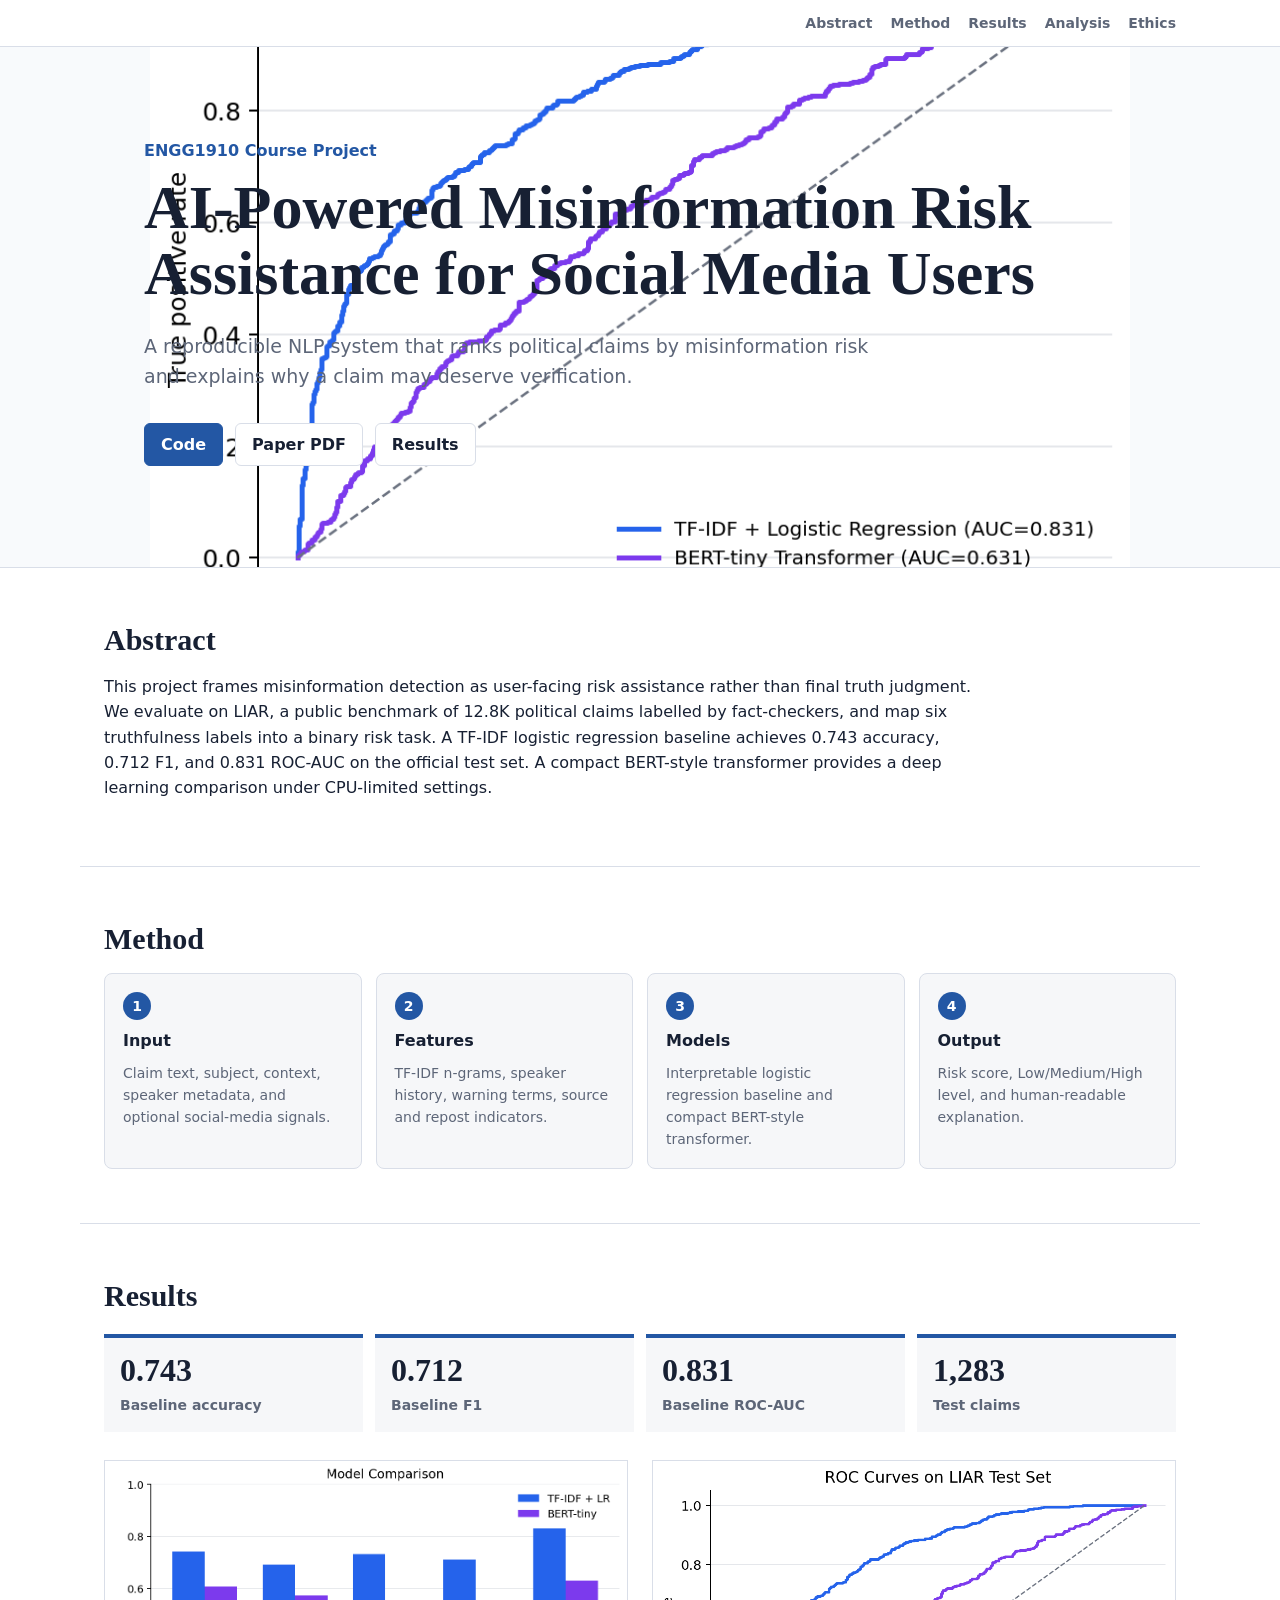
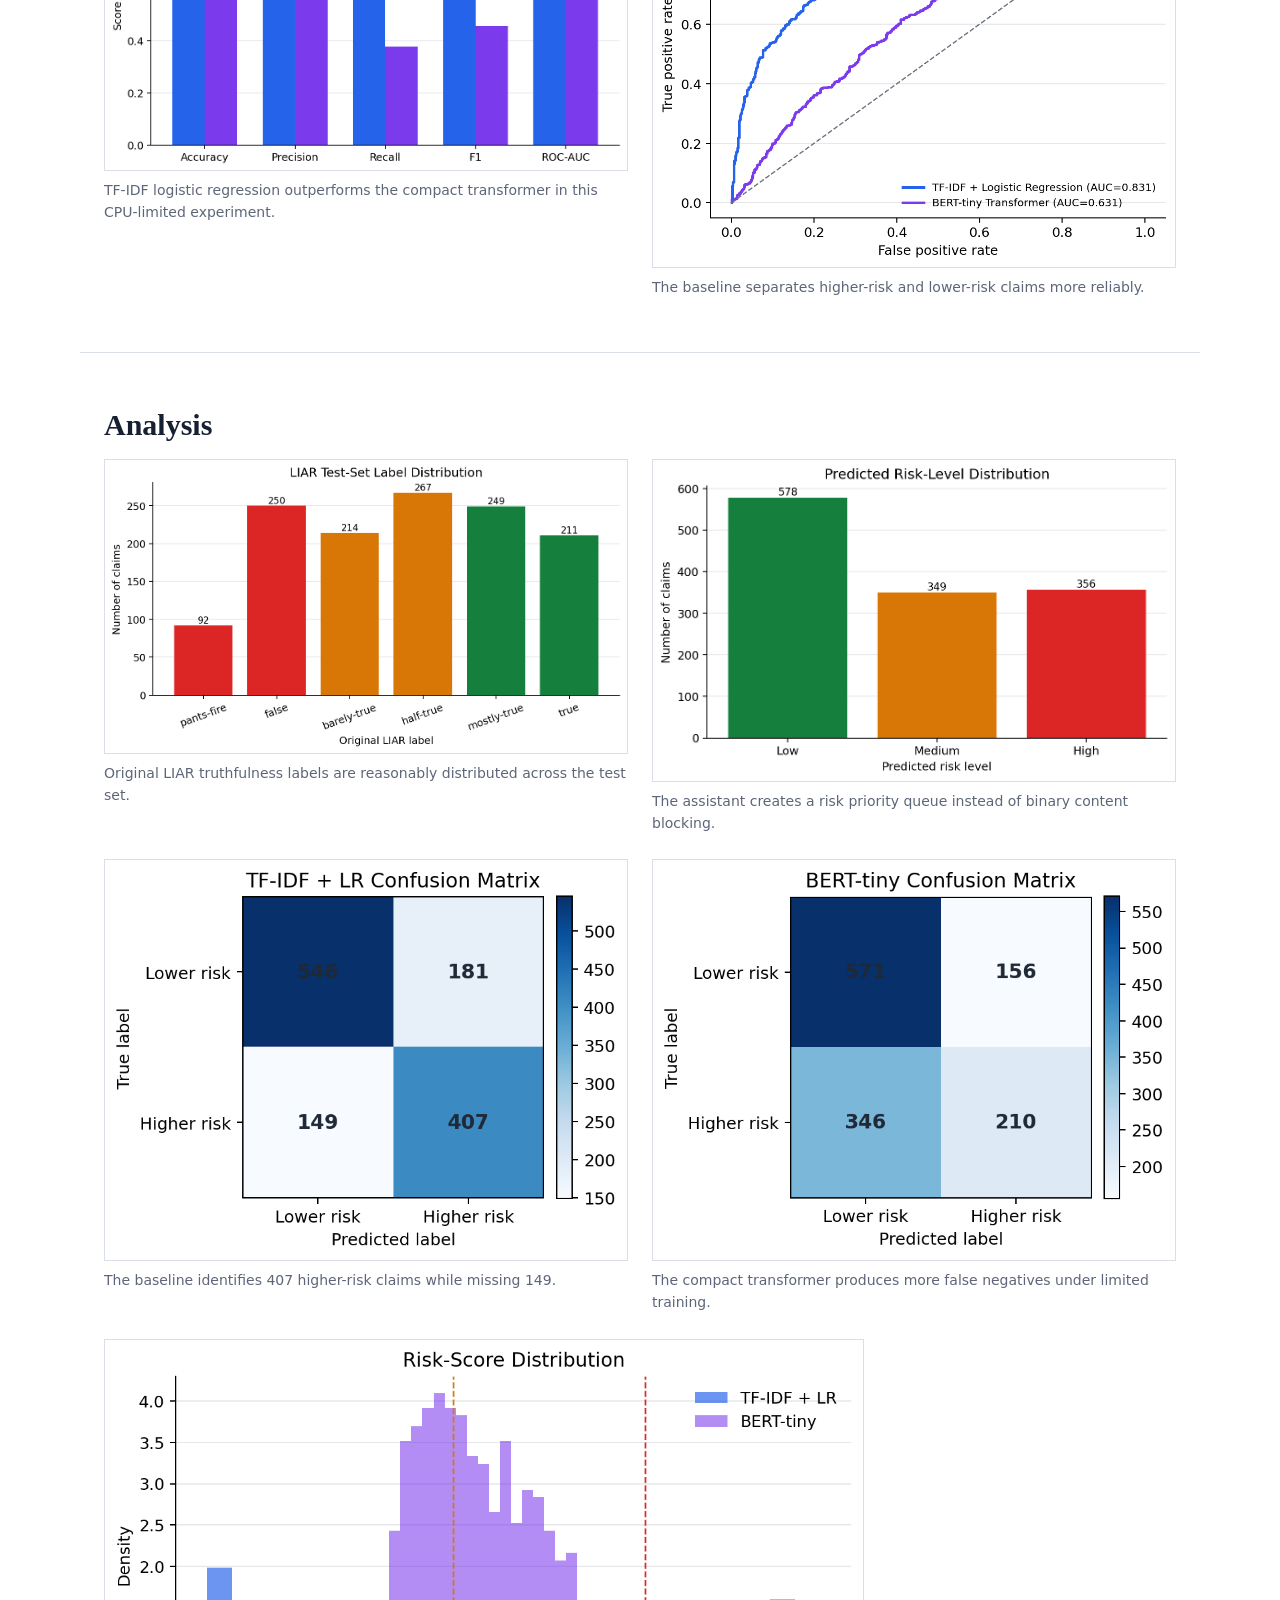
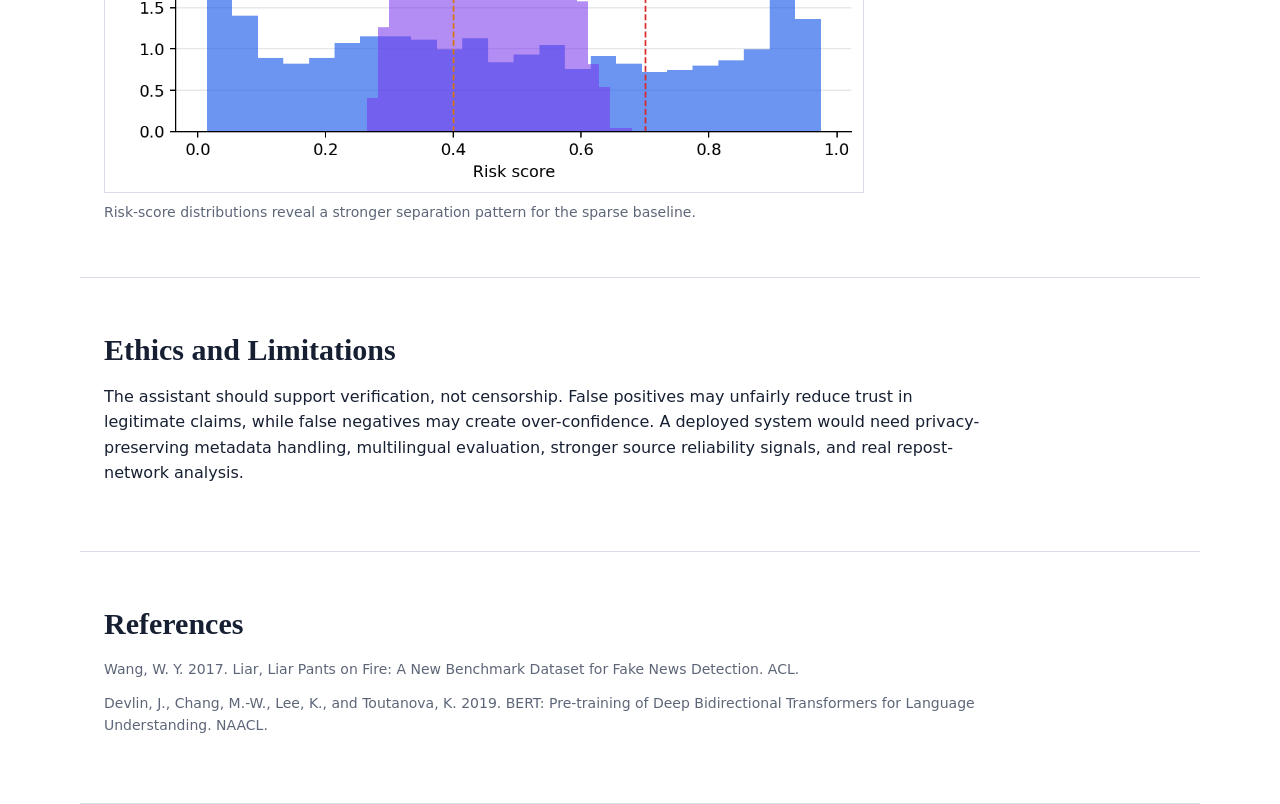
==== docs/index.html @ 996b1ad3 "Add conference-style report and project page" ====
<!doctype html>
<html lang="en">
  <head>
    <meta charset="utf-8" />
    <meta name="viewport" content="width=device-width, initial-scale=1" />
    <meta
      name="description"
      content="Project page for AI-Powered Misinformation Risk Assistance for Social Media Users."
    />
    <title>AI-Powered Misinformation Risk Assistance</title>
    <link rel="stylesheet" href="styles.css" />
  </head>
  <body>
    <header class="site-header">
      <nav class="nav">
        <a href="#abstract">Abstract</a>
        <a href="#method">Method</a>
        <a href="#results">Results</a>
        <a href="#analysis">Analysis</a>
        <a href="#ethics">Ethics</a>
      </nav>
    </header>

    <main>
      <section class="hero">
        <div class="hero-inner">
          <p class="venue">ENGG1910 Course Project</p>
          <h1>AI-Powered Misinformation Risk Assistance for Social Media Users</h1>
          <p class="subtitle">
            A reproducible NLP system that ranks political claims by misinformation risk and explains why
            a claim may deserve verification.
          </p>
          <div class="actions" aria-label="Project links">
            <a href="https://github.com/DasbootU9607/ENGG1910-Group-Project" class="button primary">Code</a>
            <a href="report.pdf" class="button">Paper PDF</a>
            <a href="#results" class="button">Results</a>
          </div>
        </div>
      </section>

      <section id="abstract" class="section">
        <h2>Abstract</h2>
        <p>
          This project frames misinformation detection as user-facing risk assistance rather than final
          truth judgment. We evaluate on LIAR, a public benchmark of 12.8K political claims labelled by
          fact-checkers, and map six truthfulness labels into a binary risk task. A TF-IDF logistic
          regression baseline achieves 0.743 accuracy, 0.712 F1, and 0.831 ROC-AUC on the official test
          set. A compact BERT-style transformer provides a deep learning comparison under CPU-limited
          settings.
        </p>
      </section>

      <section id="method" class="section">
        <h2>Method</h2>
        <div class="pipeline" aria-label="System pipeline">
          <div class="stage">
            <span>1</span>
            <h3>Input</h3>
            <p>Claim text, subject, context, speaker metadata, and optional social-media signals.</p>
          </div>
          <div class="stage">
            <span>2</span>
            <h3>Features</h3>
            <p>TF-IDF n-grams, speaker history, warning terms, source and repost indicators.</p>
          </div>
          <div class="stage">
            <span>3</span>
            <h3>Models</h3>
            <p>Interpretable logistic regression baseline and compact BERT-style transformer.</p>
          </div>
          <div class="stage">
            <span>4</span>
            <h3>Output</h3>
            <p>Risk score, Low/Medium/High level, and human-readable explanation.</p>
          </div>
        </div>
      </section>

      <section id="results" class="section">
        <h2>Results</h2>
        <div class="metrics">
          <div>
            <strong>0.743</strong>
            <span>Baseline accuracy</span>
          </div>
          <div>
            <strong>0.712</strong>
            <span>Baseline F1</span>
          </div>
          <div>
            <strong>0.831</strong>
            <span>Baseline ROC-AUC</span>
          </div>
          <div>
            <strong>1,283</strong>
            <span>Test claims</span>
          </div>
        </div>
        <div class="figure-grid">
          <figure>
            <img src="assets/model_comparison.png" alt="Bar chart comparing baseline and transformer metrics" />
            <figcaption>TF-IDF logistic regression outperforms the compact transformer in this CPU-limited experiment.</figcaption>
          </figure>
          <figure>
            <img src="assets/roc_curves.png" alt="ROC curves for baseline and transformer models" />
            <figcaption>The baseline separates higher-risk and lower-risk claims more reliably.</figcaption>
          </figure>
        </div>
      </section>

      <section id="analysis" class="section">
        <h2>Analysis</h2>
        <div class="figure-grid">
          <figure>
            <img src="assets/label_distribution.png" alt="LIAR test-set label distribution" />
            <figcaption>Original LIAR truthfulness labels are reasonably distributed across the test set.</figcaption>
          </figure>
          <figure>
            <img src="assets/risk_distribution.png" alt="Predicted low, medium, and high risk distribution" />
            <figcaption>The assistant creates a risk priority queue instead of binary content blocking.</figcaption>
          </figure>
          <figure>
            <img src="assets/baseline_confusion_matrix.png" alt="Baseline confusion matrix" />
            <figcaption>The baseline identifies 407 higher-risk claims while missing 149.</figcaption>
          </figure>
          <figure>
            <img src="assets/transformer_confusion_matrix.png" alt="Transformer confusion matrix" />
            <figcaption>The compact transformer produces more false negatives under limited training.</figcaption>
          </figure>
        </div>
        <figure class="wide-figure">
          <img src="assets/score_distribution.png" alt="Risk score distributions for both models" />
          <figcaption>Risk-score distributions reveal a stronger separation pattern for the sparse baseline.</figcaption>
        </figure>
      </section>

      <section id="ethics" class="section">
        <h2>Ethics and Limitations</h2>
        <p>
          The assistant should support verification, not censorship. False positives may unfairly reduce
          trust in legitimate claims, while false negatives may create over-confidence. A deployed system
          would need privacy-preserving metadata handling, multilingual evaluation, stronger source
          reliability signals, and real repost-network analysis.
        </p>
      </section>

      <section class="section references">
        <h2>References</h2>
        <p>Wang, W. Y. 2017. Liar, Liar Pants on Fire: A New Benchmark Dataset for Fake News Detection. ACL.</p>
        <p>Devlin, J., Chang, M.-W., Lee, K., and Toutanova, K. 2019. BERT: Pre-training of Deep Bidirectional Transformers for Language Understanding. NAACL.</p>
      </section>
    </main>
  </body>
</html>
---- docs/styles.css ----
:root {
  color-scheme: light;
  --ink: #172033;
  --muted: #5d6678;
  --line: #d9dee8;
  --paper: #ffffff;
  --soft: #f6f7f9;
  --blue: #2357a4;
  --green: #187044;
  --amber: #a36405;
  --red: #a92727;
}

* {
  box-sizing: border-box;
}

html {
  scroll-behavior: smooth;
}

body {
  margin: 0;
  color: var(--ink);
  background: var(--paper);
  font-family: Inter, ui-sans-serif, system-ui, -apple-system, BlinkMacSystemFont, "Segoe UI", sans-serif;
  font-size: 16px;
  line-height: 1.58;
}

.site-header {
  position: sticky;
  top: 0;
  z-index: 10;
  background: rgba(255, 255, 255, 0.95);
  border-bottom: 1px solid var(--line);
  backdrop-filter: blur(8px);
}

.nav {
  max-width: 1120px;
  margin: 0 auto;
  padding: 12px 24px;
  display: flex;
  gap: 18px;
  justify-content: flex-end;
  flex-wrap: wrap;
}

.nav a {
  color: var(--muted);
  text-decoration: none;
  font-size: 14px;
  font-weight: 600;
}

.nav a:hover {
  color: var(--blue);
}

.hero {
  border-bottom: 1px solid var(--line);
  background: #f8fafc url("assets/roc_curves.png") center 54% / min(980px, 96vw) auto no-repeat;
}

.hero-inner {
  max-width: 1040px;
  min-height: 520px;
  margin: 0 auto;
  padding: 86px 24px 96px;
  display: flex;
  flex-direction: column;
  justify-content: center;
}

.venue {
  margin: 0 0 12px;
  color: var(--blue);
  font-weight: 700;
  letter-spacing: 0;
}

h1 {
  max-width: 920px;
  margin: 0;
  font-family: Georgia, "Times New Roman", serif;
  font-size: clamp(34px, 5.4vw, 62px);
  line-height: 1.06;
  letter-spacing: 0;
}

.subtitle {
  max-width: 760px;
  margin: 24px 0 0;
  color: var(--muted);
  font-size: 19px;
}

.actions {
  margin-top: 32px;
  display: flex;
  gap: 12px;
  flex-wrap: wrap;
}

.button {
  display: inline-flex;
  align-items: center;
  justify-content: center;
  min-height: 42px;
  padding: 8px 16px;
  border: 1px solid var(--line);
  color: var(--ink);
  background: white;
  text-decoration: none;
  font-weight: 700;
  border-radius: 6px;
}

.button.primary {
  color: white;
  background: var(--blue);
  border-color: var(--blue);
}

.section {
  max-width: 1120px;
  margin: 0 auto;
  padding: 54px 24px;
  border-bottom: 1px solid var(--line);
}

h2 {
  margin: 0 0 16px;
  font-family: Georgia, "Times New Roman", serif;
  font-size: 30px;
  line-height: 1.2;
  letter-spacing: 0;
}

h3 {
  margin: 8px 0 8px;
  font-size: 16px;
}

p {
  max-width: 880px;
  margin: 0 0 12px;
}

.pipeline {
  display: grid;
  grid-template-columns: repeat(4, minmax(0, 1fr));
  gap: 14px;
}

.stage {
  border: 1px solid var(--line);
  border-radius: 8px;
  padding: 18px;
  background: var(--soft);
}

.stage span {
  display: inline-flex;
  width: 28px;
  height: 28px;
  align-items: center;
  justify-content: center;
  color: white;
  background: var(--blue);
  border-radius: 50%;
  font-size: 14px;
  font-weight: 800;
}

.stage p {
  color: var(--muted);
  font-size: 14px;
  margin: 0;
}

.metrics {
  display: grid;
  grid-template-columns: repeat(4, minmax(0, 1fr));
  gap: 12px;
  margin: 20px 0 28px;
}

.metrics div {
  border-top: 4px solid var(--blue);
  background: var(--soft);
  padding: 16px;
}

.metrics strong {
  display: block;
  font-family: Georgia, "Times New Roman", serif;
  font-size: 32px;
  line-height: 1;
}

.metrics span {
  display: block;
  margin-top: 8px;
  color: var(--muted);
  font-size: 14px;
  font-weight: 650;
}

.figure-grid {
  display: grid;
  grid-template-columns: repeat(2, minmax(0, 1fr));
  gap: 24px;
}

figure {
  margin: 0;
}

figure img {
  display: block;
  width: 100%;
  height: auto;
  border: 1px solid var(--line);
  background: white;
}

figcaption {
  margin-top: 8px;
  color: var(--muted);
  font-size: 14px;
}

.wide-figure {
  margin-top: 26px;
  max-width: 760px;
}

.references p {
  font-size: 14px;
  color: var(--muted);
}

@media (max-width: 840px) {
  .hero-inner {
    min-height: 480px;
    padding-top: 64px;
  }

  .pipeline,
  .metrics,
  .figure-grid {
    grid-template-columns: 1fr;
  }

  h1 {
    font-size: 36px;
  }

  .subtitle {
    font-size: 17px;
  }
}
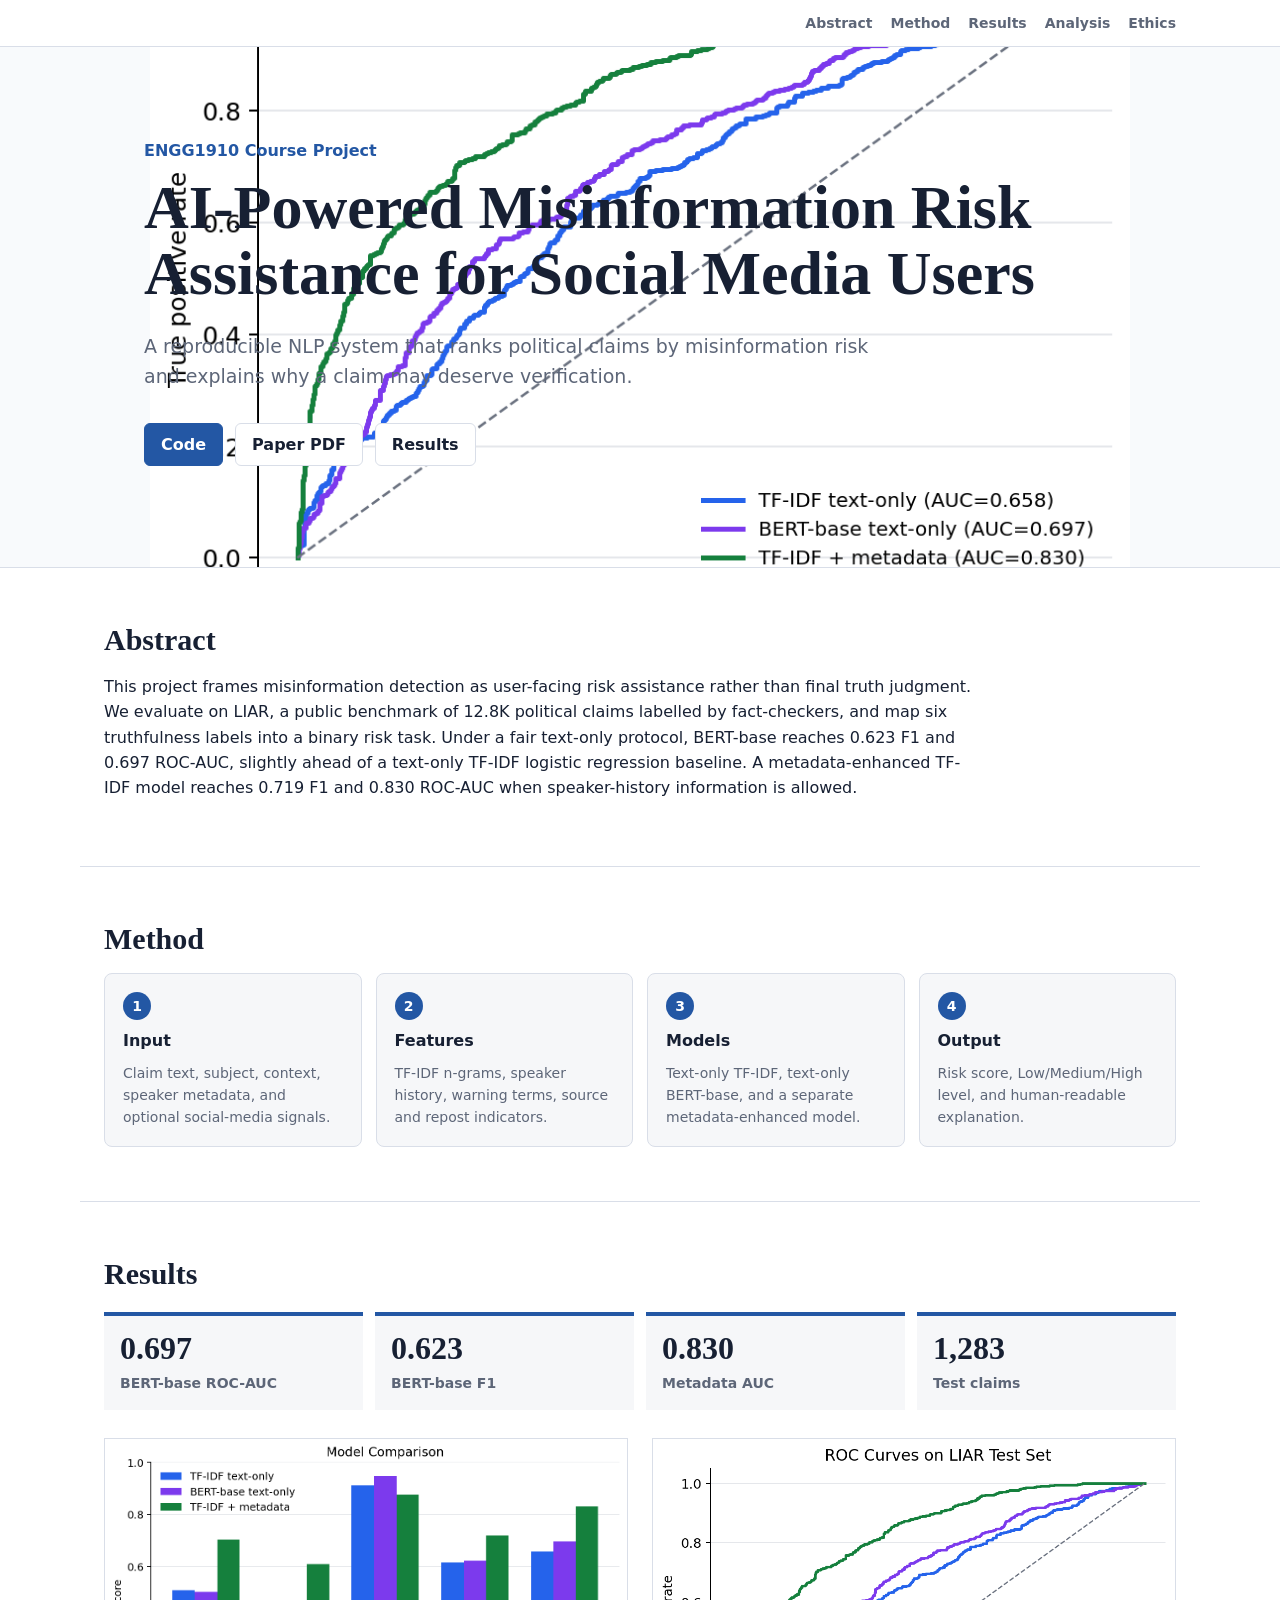
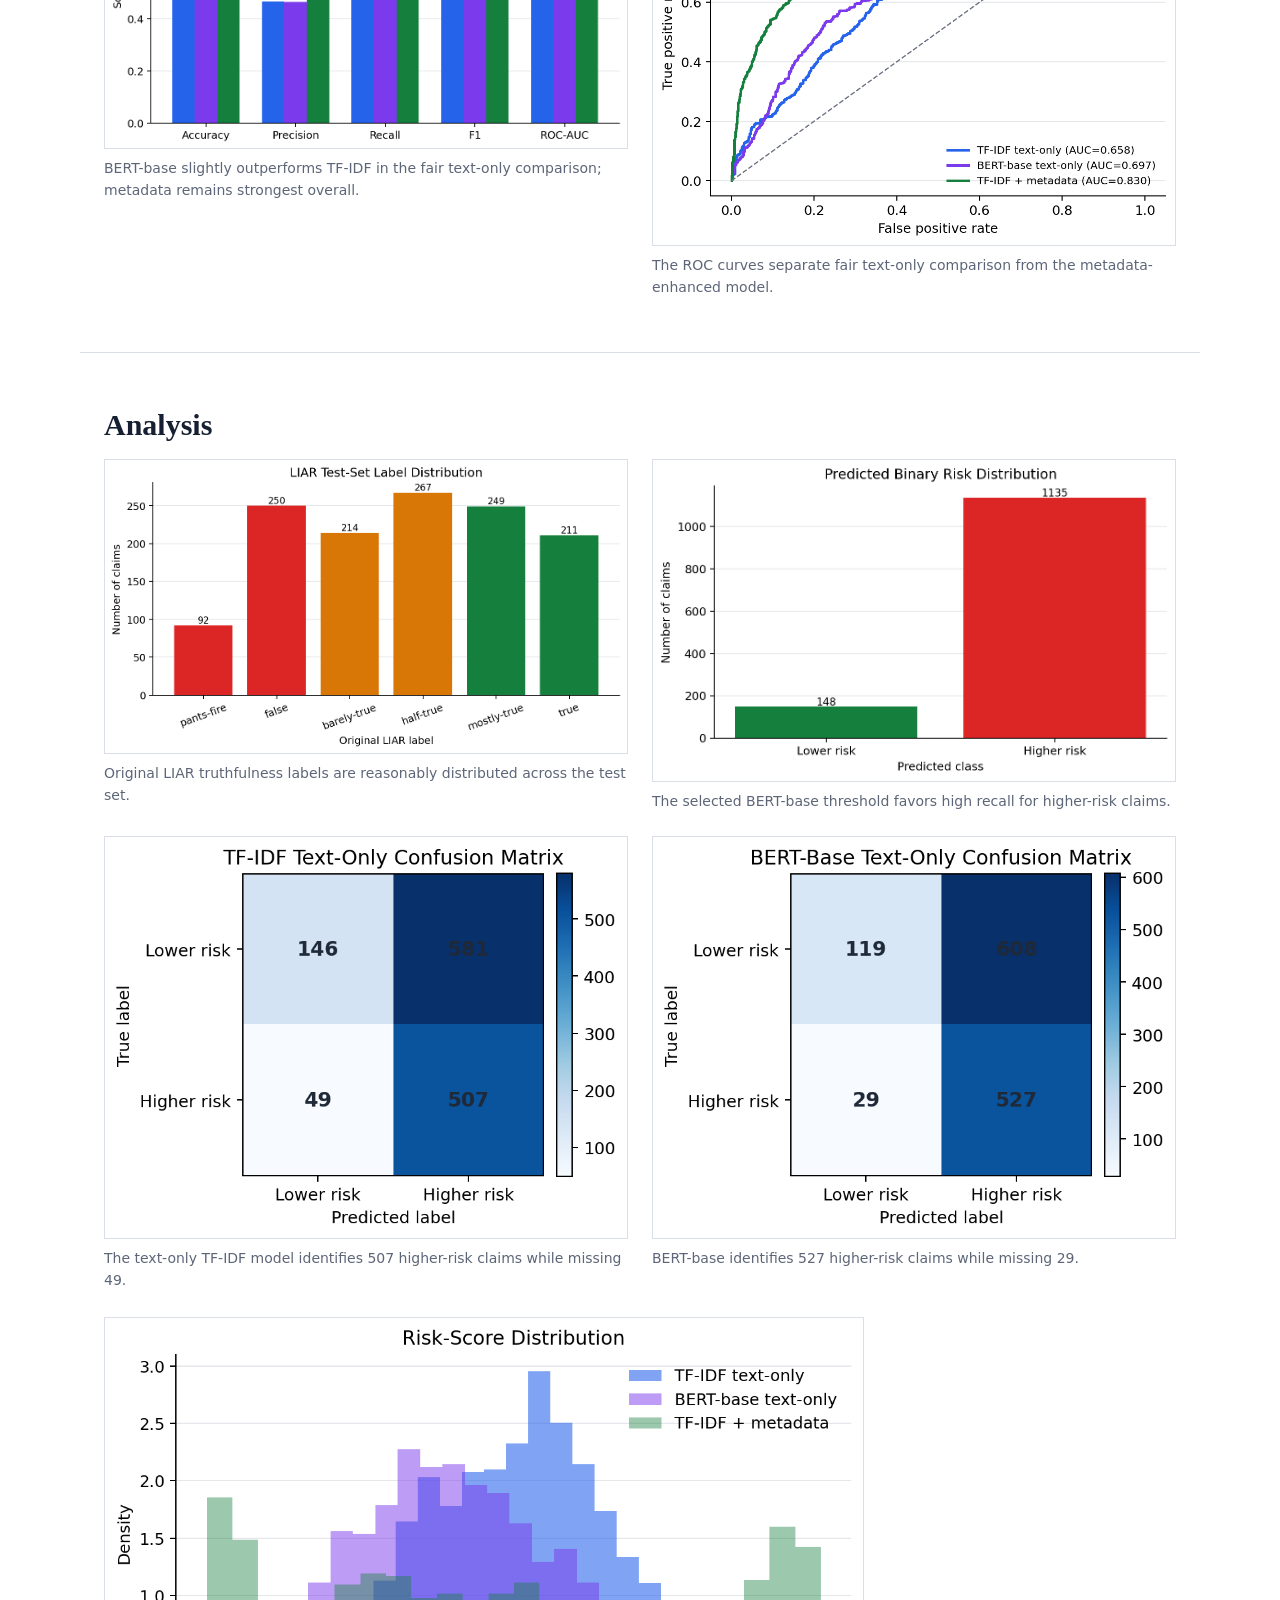
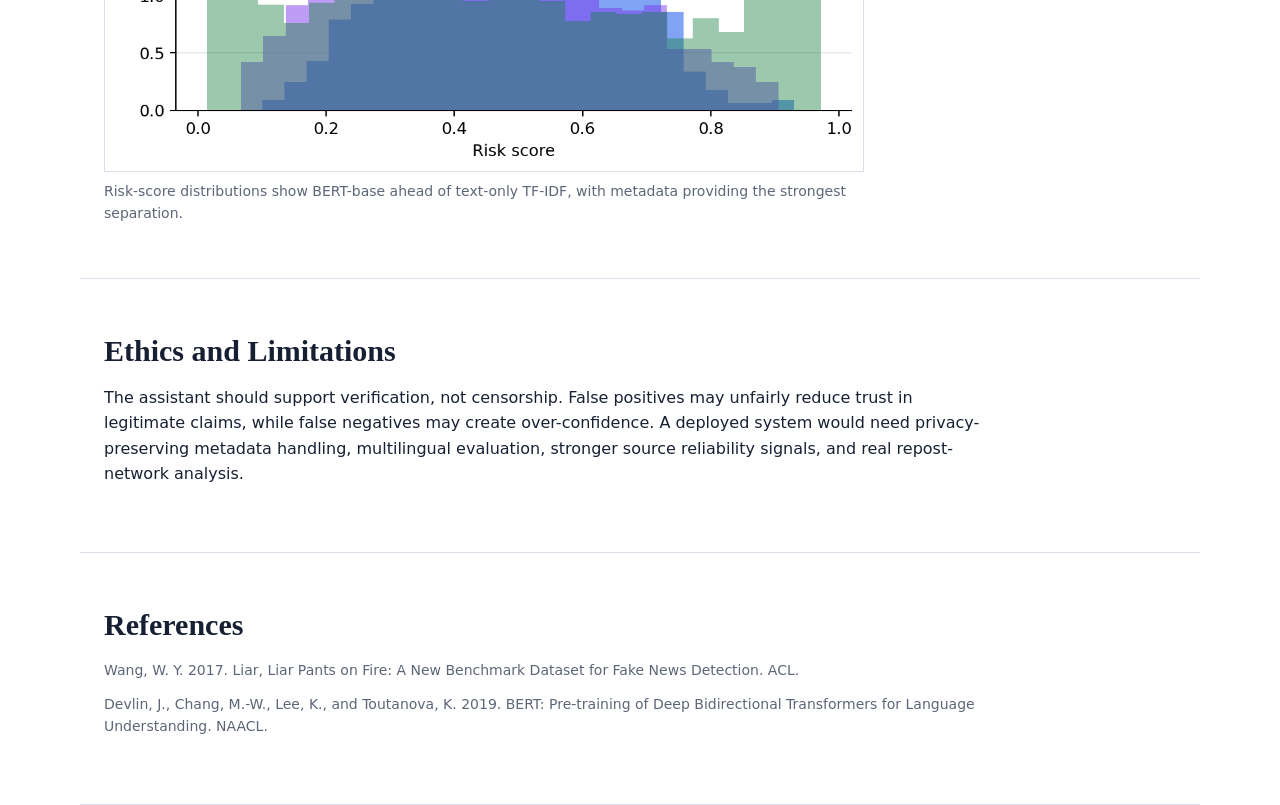
==== commit dc73c7d5: "Add fair LIAR experiment results" ====
--- a/docs/index.html
+++ b/docs/index.html
@@ -43,10 +43,10 @@
         <p>
           This project frames misinformation detection as user-facing risk assistance rather than final
           truth judgment. We evaluate on LIAR, a public benchmark of 12.8K political claims labelled by
-          fact-checkers, and map six truthfulness labels into a binary risk task. A TF-IDF logistic
-          regression baseline achieves 0.743 accuracy, 0.712 F1, and 0.831 ROC-AUC on the official test
-          set. A compact BERT-style transformer provides a deep learning comparison under CPU-limited
-          settings.
+          fact-checkers, and map six truthfulness labels into a binary risk task. Under a fair text-only
+          protocol, BERT-base reaches 0.623 F1 and 0.697 ROC-AUC, slightly ahead of a text-only TF-IDF
+          logistic regression baseline. A metadata-enhanced TF-IDF model reaches 0.719 F1 and 0.830
+          ROC-AUC when speaker-history information is allowed.
         </p>
       </section>
 
@@ -66,7 +66,7 @@
           <div class="stage">
             <span>3</span>
             <h3>Models</h3>
-            <p>Interpretable logistic regression baseline and compact BERT-style transformer.</p>
+            <p>Text-only TF-IDF, text-only BERT-base, and a separate metadata-enhanced model.</p>
           </div>
           <div class="stage">
             <span>4</span>
@@ -80,16 +80,16 @@
         <h2>Results</h2>
         <div class="metrics">
           <div>
-            <strong>0.743</strong>
-            <span>Baseline accuracy</span>
+            <strong>0.697</strong>
+            <span>BERT-base ROC-AUC</span>
           </div>
           <div>
-            <strong>0.712</strong>
-            <span>Baseline F1</span>
+            <strong>0.623</strong>
+            <span>BERT-base F1</span>
           </div>
           <div>
-            <strong>0.831</strong>
-            <span>Baseline ROC-AUC</span>
+            <strong>0.830</strong>
+            <span>Metadata AUC</span>
           </div>
           <div>
             <strong>1,283</strong>
@@ -99,11 +99,11 @@
         <div class="figure-grid">
           <figure>
             <img src="assets/model_comparison.png" alt="Bar chart comparing baseline and transformer metrics" />
-            <figcaption>TF-IDF logistic regression outperforms the compact transformer in this CPU-limited experiment.</figcaption>
+            <figcaption>BERT-base slightly outperforms TF-IDF in the fair text-only comparison; metadata remains strongest overall.</figcaption>
           </figure>
           <figure>
             <img src="assets/roc_curves.png" alt="ROC curves for baseline and transformer models" />
-            <figcaption>The baseline separates higher-risk and lower-risk claims more reliably.</figcaption>
+            <figcaption>The ROC curves separate fair text-only comparison from the metadata-enhanced model.</figcaption>
           </figure>
         </div>
       </section>
@@ -116,21 +116,21 @@
             <figcaption>Original LIAR truthfulness labels are reasonably distributed across the test set.</figcaption>
           </figure>
           <figure>
-            <img src="assets/risk_distribution.png" alt="Predicted low, medium, and high risk distribution" />
-            <figcaption>The assistant creates a risk priority queue instead of binary content blocking.</figcaption>
+            <img src="assets/risk_distribution.png" alt="Predicted lower-risk and higher-risk distribution" />
+            <figcaption>The selected BERT-base threshold favors high recall for higher-risk claims.</figcaption>
           </figure>
           <figure>
             <img src="assets/baseline_confusion_matrix.png" alt="Baseline confusion matrix" />
-            <figcaption>The baseline identifies 407 higher-risk claims while missing 149.</figcaption>
+            <figcaption>The text-only TF-IDF model identifies 507 higher-risk claims while missing 49.</figcaption>
           </figure>
           <figure>
             <img src="assets/transformer_confusion_matrix.png" alt="Transformer confusion matrix" />
-            <figcaption>The compact transformer produces more false negatives under limited training.</figcaption>
+            <figcaption>BERT-base identifies 527 higher-risk claims while missing 29.</figcaption>
           </figure>
         </div>
         <figure class="wide-figure">
           <img src="assets/score_distribution.png" alt="Risk score distributions for both models" />
-          <figcaption>Risk-score distributions reveal a stronger separation pattern for the sparse baseline.</figcaption>
+          <figcaption>Risk-score distributions show BERT-base ahead of text-only TF-IDF, with metadata providing the strongest separation.</figcaption>
         </figure>
       </section>
 
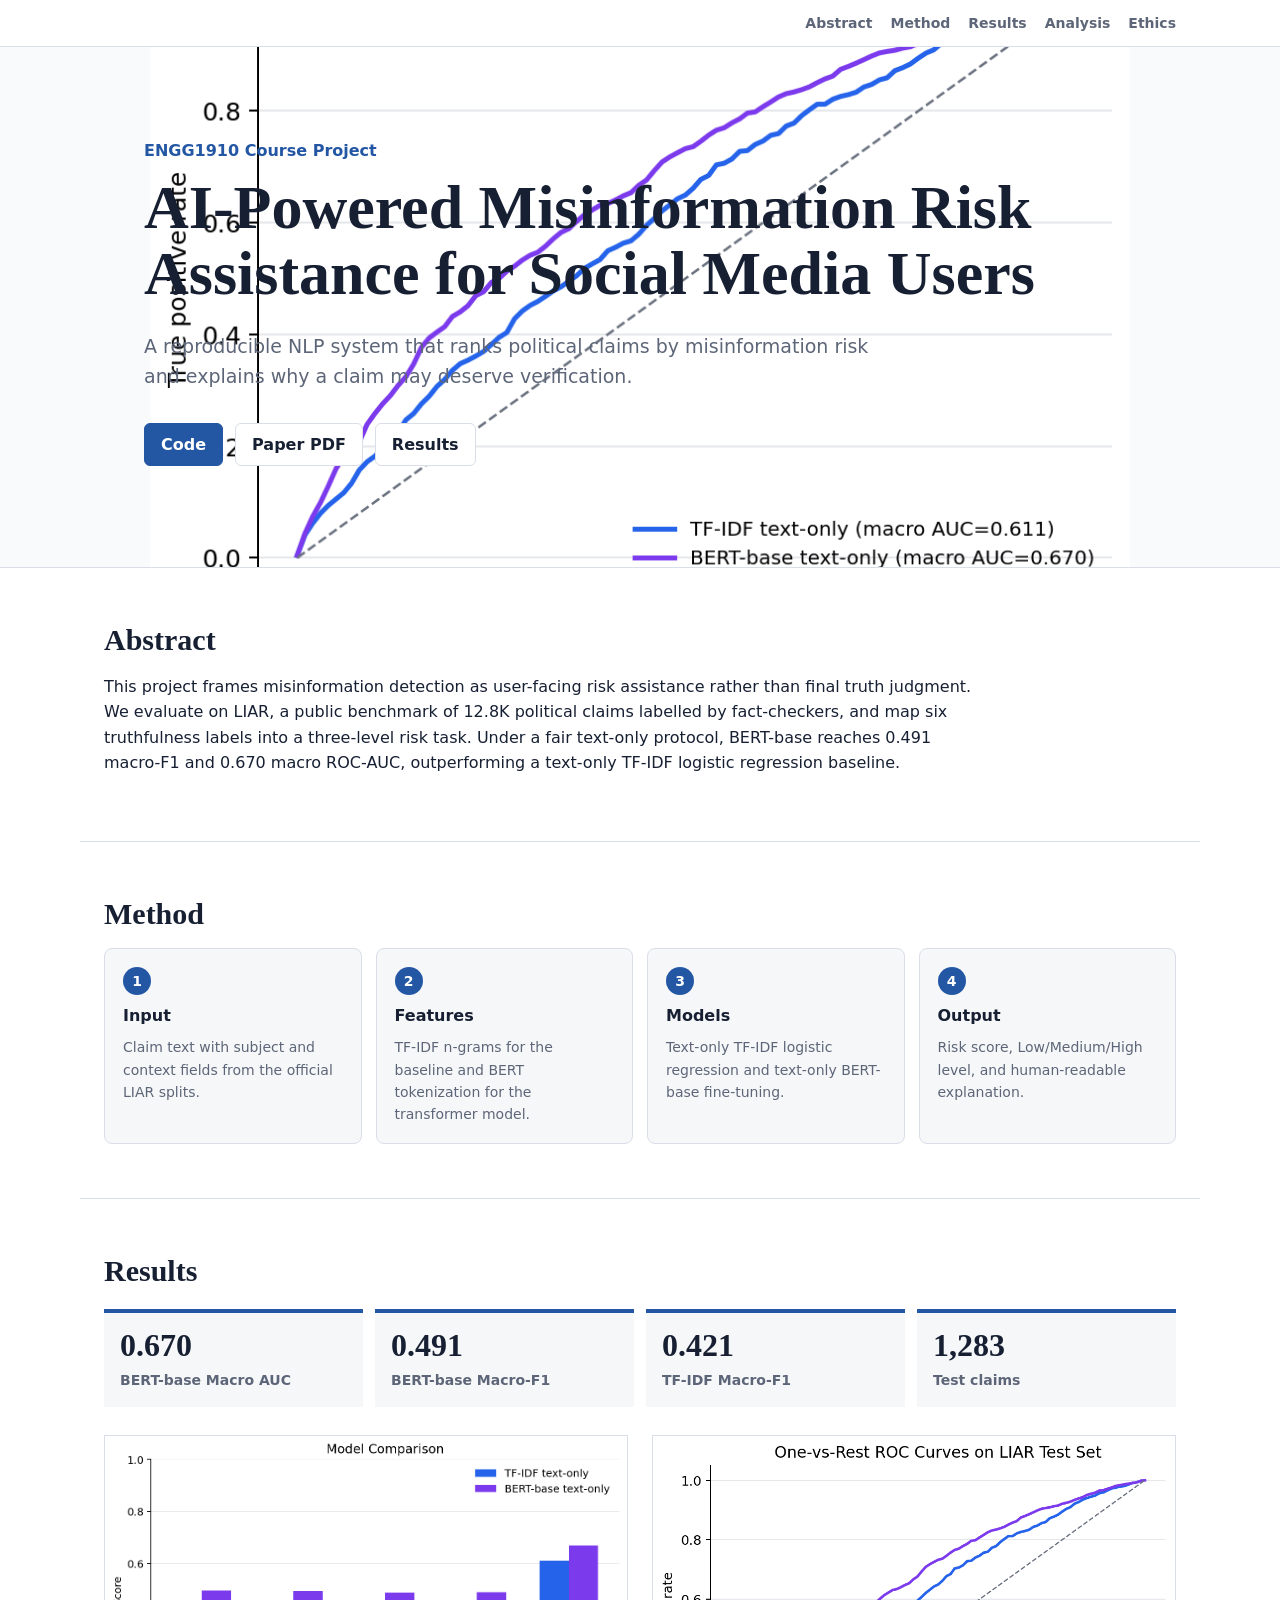
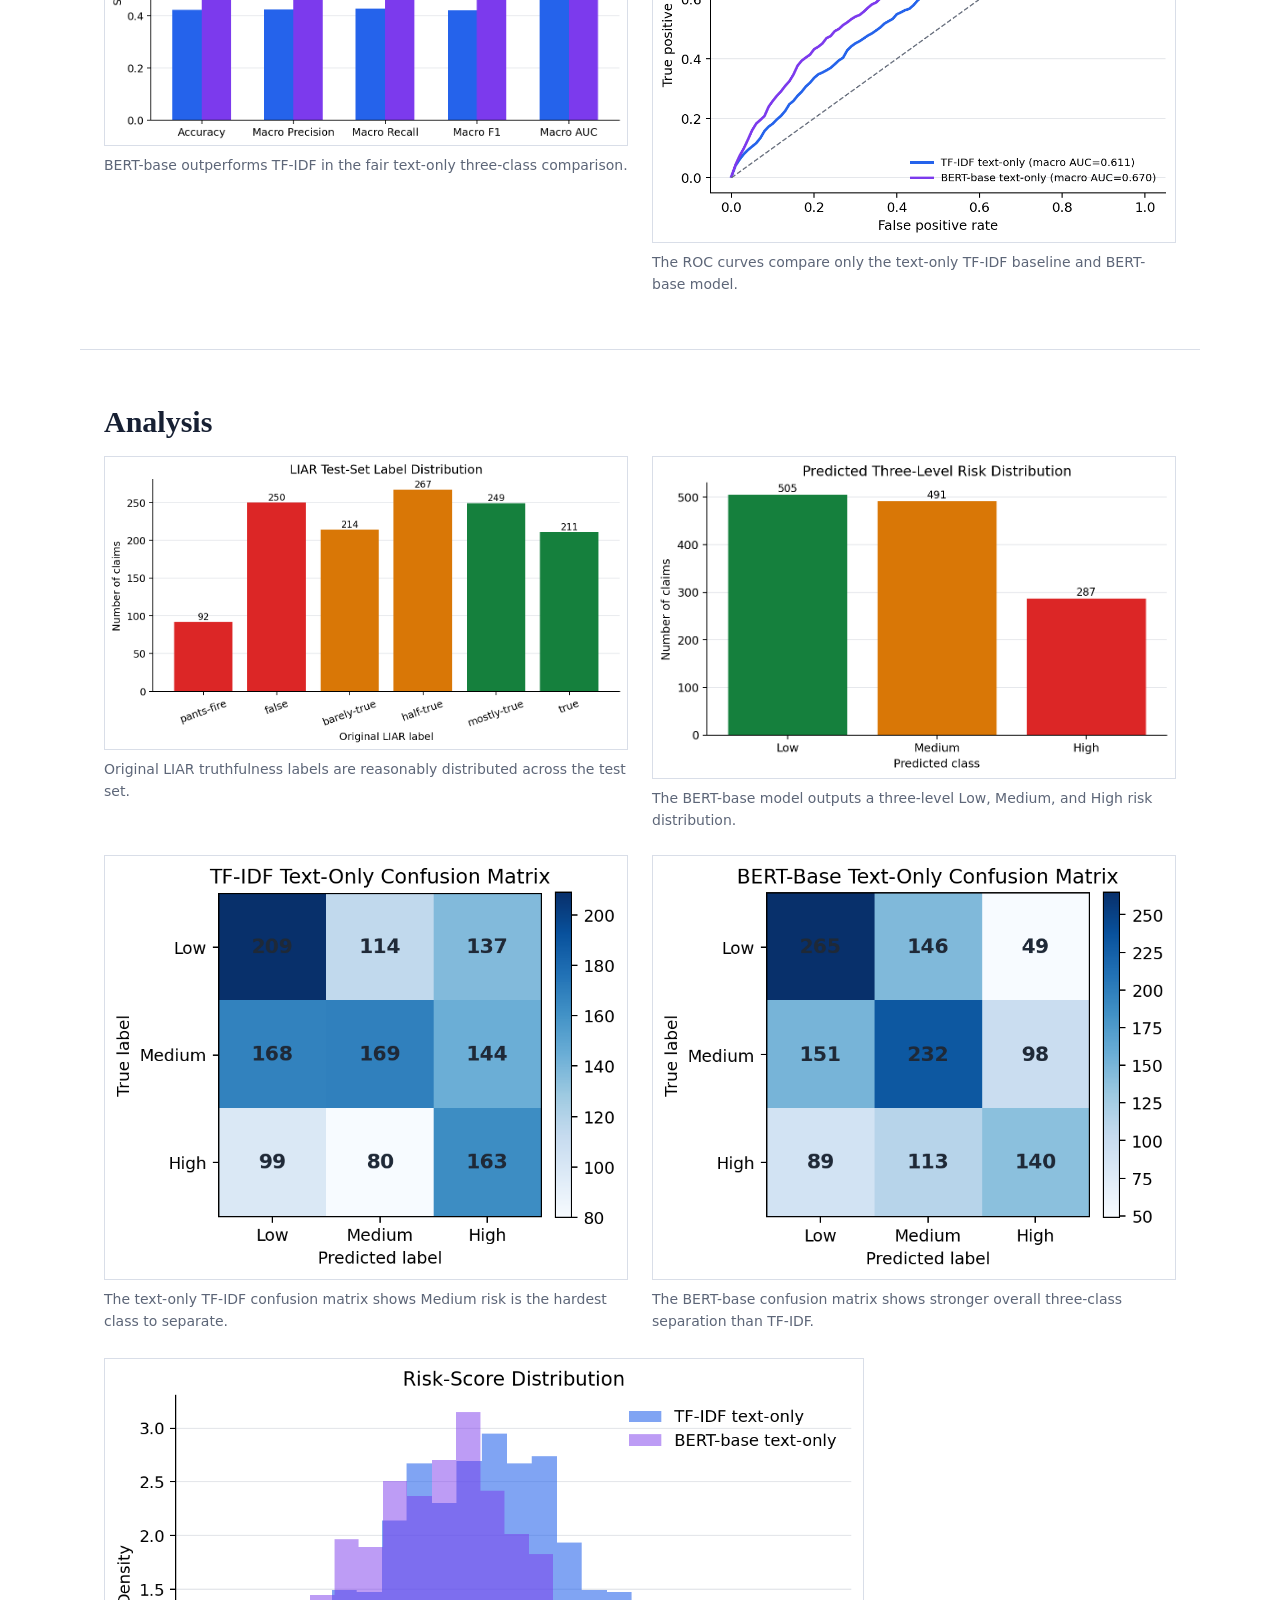
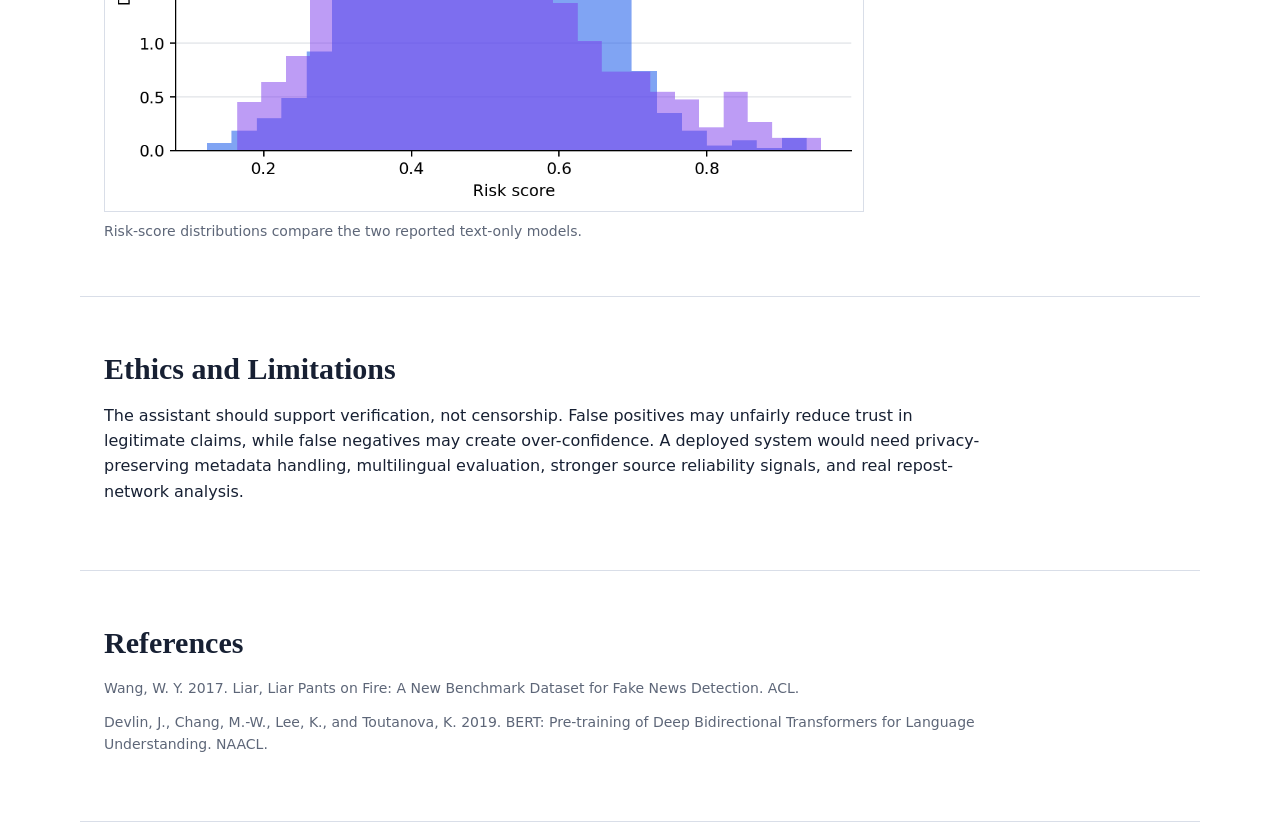
==== commit 1cfbfd63: "Keep fair experiment to text-only baseline and BERT" ====
--- a/docs/index.html
+++ b/docs/index.html
@@ -43,10 +43,9 @@
         <p>
           This project frames misinformation detection as user-facing risk assistance rather than final
           truth judgment. We evaluate on LIAR, a public benchmark of 12.8K political claims labelled by
-          fact-checkers, and map six truthfulness labels into a binary risk task. Under a fair text-only
-          protocol, BERT-base reaches 0.623 F1 and 0.697 ROC-AUC, slightly ahead of a text-only TF-IDF
-          logistic regression baseline. A metadata-enhanced TF-IDF model reaches 0.719 F1 and 0.830
-          ROC-AUC when speaker-history information is allowed.
+          fact-checkers, and map six truthfulness labels into a three-level risk task. Under a fair
+          text-only protocol, BERT-base reaches 0.491 macro-F1 and 0.670 macro ROC-AUC, outperforming
+          a text-only TF-IDF logistic regression baseline.
         </p>
       </section>
 
@@ -56,17 +55,17 @@
           <div class="stage">
             <span>1</span>
             <h3>Input</h3>
-            <p>Claim text, subject, context, speaker metadata, and optional social-media signals.</p>
+            <p>Claim text with subject and context fields from the official LIAR splits.</p>
           </div>
           <div class="stage">
             <span>2</span>
             <h3>Features</h3>
-            <p>TF-IDF n-grams, speaker history, warning terms, source and repost indicators.</p>
+            <p>TF-IDF n-grams for the baseline and BERT tokenization for the transformer model.</p>
           </div>
           <div class="stage">
             <span>3</span>
             <h3>Models</h3>
-            <p>Text-only TF-IDF, text-only BERT-base, and a separate metadata-enhanced model.</p>
+            <p>Text-only TF-IDF logistic regression and text-only BERT-base fine-tuning.</p>
           </div>
           <div class="stage">
             <span>4</span>
@@ -80,16 +79,16 @@
         <h2>Results</h2>
         <div class="metrics">
           <div>
-            <strong>0.697</strong>
-            <span>BERT-base ROC-AUC</span>
+            <strong>0.670</strong>
+            <span>BERT-base Macro AUC</span>
           </div>
           <div>
-            <strong>0.623</strong>
-            <span>BERT-base F1</span>
+            <strong>0.491</strong>
+            <span>BERT-base Macro-F1</span>
           </div>
           <div>
-            <strong>0.830</strong>
-            <span>Metadata AUC</span>
+            <strong>0.421</strong>
+            <span>TF-IDF Macro-F1</span>
           </div>
           <div>
             <strong>1,283</strong>
@@ -99,11 +98,11 @@
         <div class="figure-grid">
           <figure>
             <img src="assets/model_comparison.png" alt="Bar chart comparing baseline and transformer metrics" />
-            <figcaption>BERT-base slightly outperforms TF-IDF in the fair text-only comparison; metadata remains strongest overall.</figcaption>
+            <figcaption>BERT-base outperforms TF-IDF in the fair text-only three-class comparison.</figcaption>
           </figure>
           <figure>
             <img src="assets/roc_curves.png" alt="ROC curves for baseline and transformer models" />
-            <figcaption>The ROC curves separate fair text-only comparison from the metadata-enhanced model.</figcaption>
+            <figcaption>The ROC curves compare only the text-only TF-IDF baseline and BERT-base model.</figcaption>
           </figure>
         </div>
       </section>
@@ -116,21 +115,21 @@
             <figcaption>Original LIAR truthfulness labels are reasonably distributed across the test set.</figcaption>
           </figure>
           <figure>
-            <img src="assets/risk_distribution.png" alt="Predicted lower-risk and higher-risk distribution" />
-            <figcaption>The selected BERT-base threshold favors high recall for higher-risk claims.</figcaption>
+            <img src="assets/risk_distribution.png" alt="Predicted Low, Medium, and High risk distribution" />
+            <figcaption>The BERT-base model outputs a three-level Low, Medium, and High risk distribution.</figcaption>
           </figure>
           <figure>
             <img src="assets/baseline_confusion_matrix.png" alt="Baseline confusion matrix" />
-            <figcaption>The text-only TF-IDF model identifies 507 higher-risk claims while missing 49.</figcaption>
+            <figcaption>The text-only TF-IDF confusion matrix shows Medium risk is the hardest class to separate.</figcaption>
           </figure>
           <figure>
             <img src="assets/transformer_confusion_matrix.png" alt="Transformer confusion matrix" />
-            <figcaption>BERT-base identifies 527 higher-risk claims while missing 29.</figcaption>
+            <figcaption>The BERT-base confusion matrix shows stronger overall three-class separation than TF-IDF.</figcaption>
           </figure>
         </div>
         <figure class="wide-figure">
           <img src="assets/score_distribution.png" alt="Risk score distributions for both models" />
-          <figcaption>Risk-score distributions show BERT-base ahead of text-only TF-IDF, with metadata providing the strongest separation.</figcaption>
+          <figcaption>Risk-score distributions compare the two reported text-only models.</figcaption>
         </figure>
       </section>
 
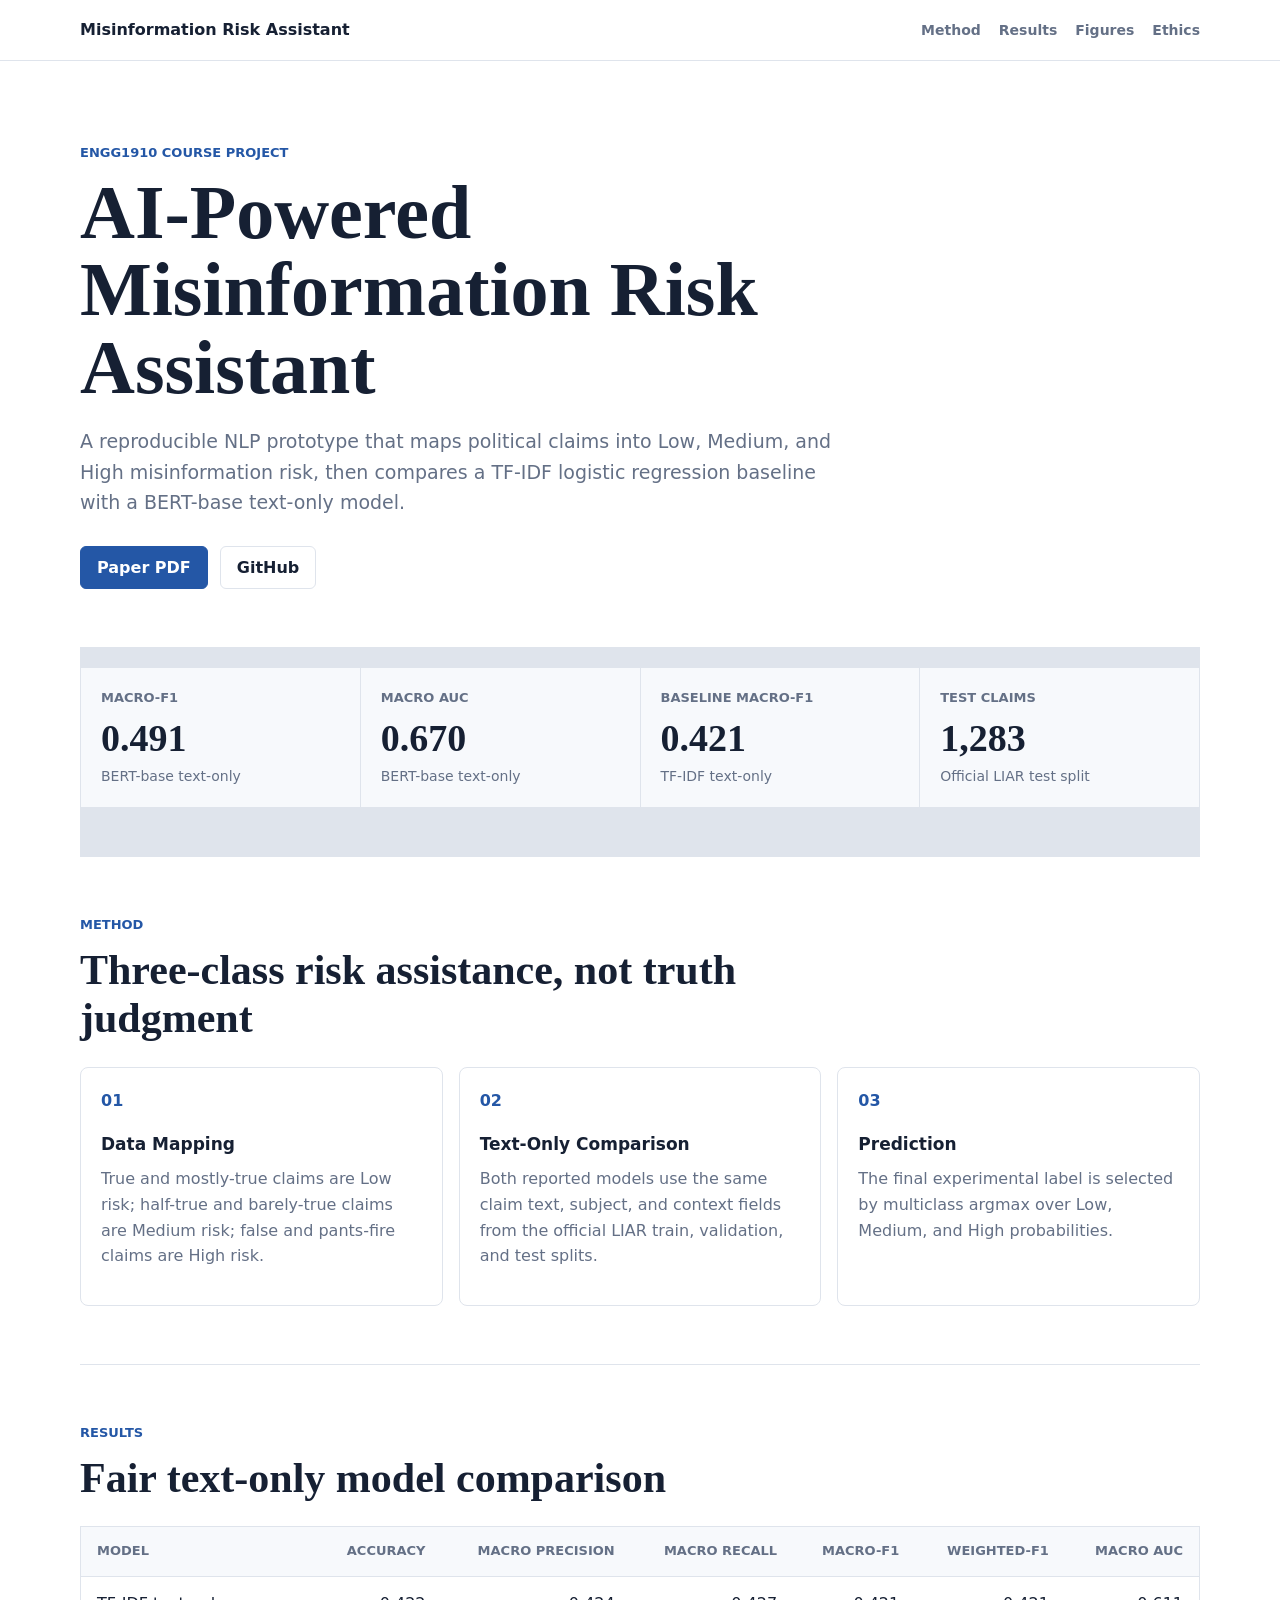
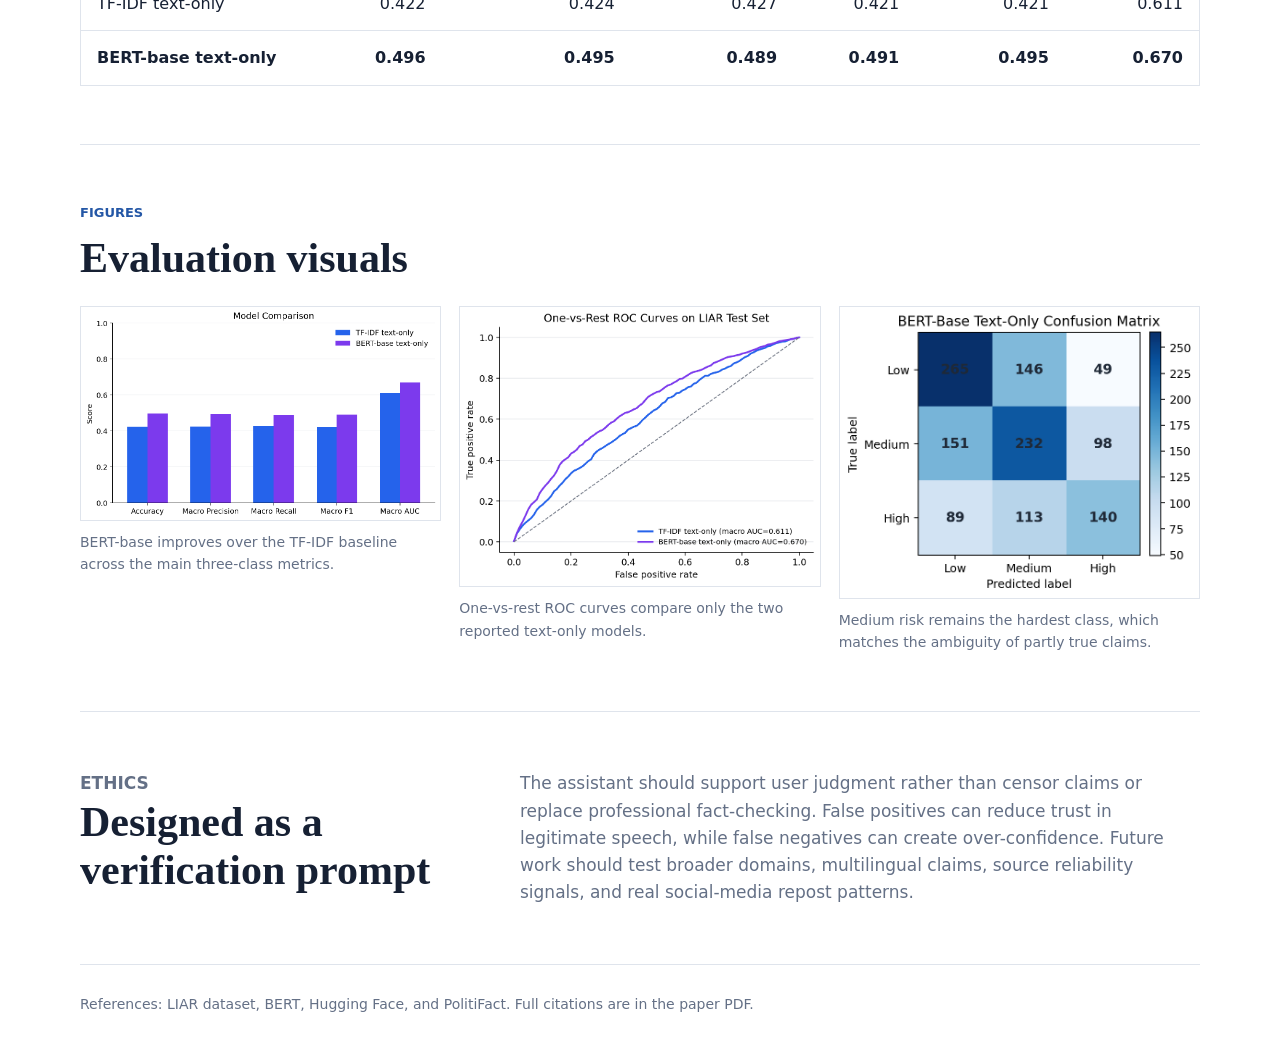
==== commit b794796f: "Polish GitHub Pages project page" ====
--- a/docs/index.html
+++ b/docs/index.html
@@ -5,149 +5,165 @@
     <meta name="viewport" content="width=device-width, initial-scale=1" />
     <meta
       name="description"
-      content="Project page for AI-Powered Misinformation Risk Assistance for Social Media Users."
+      content="ENGG1910 project page for an AI-powered misinformation risk assistant."
     />
-    <title>AI-Powered Misinformation Risk Assistance</title>
+    <title>AI-Powered Misinformation Risk Assistant</title>
     <link rel="stylesheet" href="styles.css" />
   </head>
   <body>
     <header class="site-header">
-      <nav class="nav">
-        <a href="#abstract">Abstract</a>
-        <a href="#method">Method</a>
-        <a href="#results">Results</a>
-        <a href="#analysis">Analysis</a>
-        <a href="#ethics">Ethics</a>
+      <nav class="nav" aria-label="Project navigation">
+        <a class="brand" href="#">Misinformation Risk Assistant</a>
+        <div class="nav-links">
+          <a href="#method">Method</a>
+          <a href="#results">Results</a>
+          <a href="#figures">Figures</a>
+          <a href="#ethics">Ethics</a>
+        </div>
       </nav>
     </header>
 
     <main>
       <section class="hero">
-        <div class="hero-inner">
-          <p class="venue">ENGG1910 Course Project</p>
-          <h1>AI-Powered Misinformation Risk Assistance for Social Media Users</h1>
-          <p class="subtitle">
-            A reproducible NLP system that ranks political claims by misinformation risk and explains why
-            a claim may deserve verification.
-          </p>
-          <div class="actions" aria-label="Project links">
-            <a href="https://github.com/DasbootU9607/ENGG1910-Group-Project" class="button primary">Code</a>
-            <a href="report.pdf" class="button">Paper PDF</a>
-            <a href="#results" class="button">Results</a>
-          </div>
+        <p class="eyebrow">ENGG1910 Course Project</p>
+        <h1>AI-Powered Misinformation Risk Assistant</h1>
+        <p class="lede">
+          A reproducible NLP prototype that maps political claims into Low, Medium, and High
+          misinformation risk, then compares a TF-IDF logistic regression baseline with a
+          BERT-base text-only model.
+        </p>
+        <div class="actions" aria-label="Project links">
+          <a class="button primary" href="report.pdf">Paper PDF</a>
+          <a class="button" href="https://github.com/DasbootU9607/ENGG1910-Group-Project">GitHub</a>
         </div>
       </section>
 
-      <section id="abstract" class="section">
-        <h2>Abstract</h2>
-        <p>
-          This project frames misinformation detection as user-facing risk assistance rather than final
-          truth judgment. We evaluate on LIAR, a public benchmark of 12.8K political claims labelled by
-          fact-checkers, and map six truthfulness labels into a three-level risk task. Under a fair
-          text-only protocol, BERT-base reaches 0.491 macro-F1 and 0.670 macro ROC-AUC, outperforming
-          a text-only TF-IDF logistic regression baseline.
-        </p>
+      <section class="metrics" aria-label="Key results">
+        <div>
+          <span>Macro-F1</span>
+          <strong>0.491</strong>
+          <p>BERT-base text-only</p>
+        </div>
+        <div>
+          <span>Macro AUC</span>
+          <strong>0.670</strong>
+          <p>BERT-base text-only</p>
+        </div>
+        <div>
+          <span>Baseline Macro-F1</span>
+          <strong>0.421</strong>
+          <p>TF-IDF text-only</p>
+        </div>
+        <div>
+          <span>Test Claims</span>
+          <strong>1,283</strong>
+          <p>Official LIAR test split</p>
+        </div>
       </section>
 
       <section id="method" class="section">
-        <h2>Method</h2>
-        <div class="pipeline" aria-label="System pipeline">
-          <div class="stage">
-            <span>1</span>
-            <h3>Input</h3>
-            <p>Claim text with subject and context fields from the official LIAR splits.</p>
-          </div>
-          <div class="stage">
-            <span>2</span>
-            <h3>Features</h3>
-            <p>TF-IDF n-grams for the baseline and BERT tokenization for the transformer model.</p>
-          </div>
-          <div class="stage">
-            <span>3</span>
-            <h3>Models</h3>
-            <p>Text-only TF-IDF logistic regression and text-only BERT-base fine-tuning.</p>
-          </div>
-          <div class="stage">
-            <span>4</span>
-            <h3>Output</h3>
-            <p>Risk score, Low/Medium/High level, and human-readable explanation.</p>
-          </div>
+        <div class="section-heading">
+          <p class="eyebrow">Method</p>
+          <h2>Three-class risk assistance, not truth judgment</h2>
+        </div>
+        <div class="method-grid">
+          <article>
+            <span>01</span>
+            <h3>Data Mapping</h3>
+            <p>True and mostly-true claims are Low risk; half-true and barely-true claims are Medium risk; false and pants-fire claims are High risk.</p>
+          </article>
+          <article>
+            <span>02</span>
+            <h3>Text-Only Comparison</h3>
+            <p>Both reported models use the same claim text, subject, and context fields from the official LIAR train, validation, and test splits.</p>
+          </article>
+          <article>
+            <span>03</span>
+            <h3>Prediction</h3>
+            <p>The final experimental label is selected by multiclass argmax over Low, Medium, and High probabilities.</p>
+          </article>
         </div>
       </section>
 
       <section id="results" class="section">
-        <h2>Results</h2>
-        <div class="metrics">
-          <div>
-            <strong>0.670</strong>
-            <span>BERT-base Macro AUC</span>
-          </div>
-          <div>
-            <strong>0.491</strong>
-            <span>BERT-base Macro-F1</span>
-          </div>
-          <div>
-            <strong>0.421</strong>
-            <span>TF-IDF Macro-F1</span>
-          </div>
-          <div>
-            <strong>1,283</strong>
-            <span>Test claims</span>
-          </div>
+        <div class="section-heading">
+          <p class="eyebrow">Results</p>
+          <h2>Fair text-only model comparison</h2>
+        </div>
+        <div class="table-wrap">
+          <table>
+            <thead>
+              <tr>
+                <th>Model</th>
+                <th>Accuracy</th>
+                <th>Macro Precision</th>
+                <th>Macro Recall</th>
+                <th>Macro-F1</th>
+                <th>Weighted-F1</th>
+                <th>Macro AUC</th>
+              </tr>
+            </thead>
+            <tbody>
+              <tr>
+                <td>TF-IDF text-only</td>
+                <td>0.422</td>
+                <td>0.424</td>
+                <td>0.427</td>
+                <td>0.421</td>
+                <td>0.421</td>
+                <td>0.611</td>
+              </tr>
+              <tr>
+                <td>BERT-base text-only</td>
+                <td>0.496</td>
+                <td>0.495</td>
+                <td>0.489</td>
+                <td>0.491</td>
+                <td>0.495</td>
+                <td>0.670</td>
+              </tr>
+            </tbody>
+          </table>
+        </div>
+      </section>
+
+      <section id="figures" class="section">
+        <div class="section-heading">
+          <p class="eyebrow">Figures</p>
+          <h2>Evaluation visuals</h2>
         </div>
         <div class="figure-grid">
           <figure>
-            <img src="assets/model_comparison.png" alt="Bar chart comparing baseline and transformer metrics" />
-            <figcaption>BERT-base outperforms TF-IDF in the fair text-only three-class comparison.</figcaption>
+            <img src="assets/model_comparison.png" alt="Bar chart comparing TF-IDF and BERT-base metrics" />
+            <figcaption>BERT-base improves over the TF-IDF baseline across the main three-class metrics.</figcaption>
           </figure>
           <figure>
-            <img src="assets/roc_curves.png" alt="ROC curves for baseline and transformer models" />
-            <figcaption>The ROC curves compare only the text-only TF-IDF baseline and BERT-base model.</figcaption>
+            <img src="assets/roc_curves.png" alt="One-vs-rest ROC curves for TF-IDF and BERT-base" />
+            <figcaption>One-vs-rest ROC curves compare only the two reported text-only models.</figcaption>
+          </figure>
+          <figure>
+            <img src="assets/transformer_confusion_matrix.png" alt="BERT-base three-class confusion matrix" />
+            <figcaption>Medium risk remains the hardest class, which matches the ambiguity of partly true claims.</figcaption>
           </figure>
         </div>
       </section>
 
-      <section id="analysis" class="section">
-        <h2>Analysis</h2>
-        <div class="figure-grid">
-          <figure>
-            <img src="assets/label_distribution.png" alt="LIAR test-set label distribution" />
-            <figcaption>Original LIAR truthfulness labels are reasonably distributed across the test set.</figcaption>
-          </figure>
-          <figure>
-            <img src="assets/risk_distribution.png" alt="Predicted Low, Medium, and High risk distribution" />
-            <figcaption>The BERT-base model outputs a three-level Low, Medium, and High risk distribution.</figcaption>
-          </figure>
-          <figure>
-            <img src="assets/baseline_confusion_matrix.png" alt="Baseline confusion matrix" />
-            <figcaption>The text-only TF-IDF confusion matrix shows Medium risk is the hardest class to separate.</figcaption>
-          </figure>
-          <figure>
-            <img src="assets/transformer_confusion_matrix.png" alt="Transformer confusion matrix" />
-            <figcaption>The BERT-base confusion matrix shows stronger overall three-class separation than TF-IDF.</figcaption>
-          </figure>
+      <section id="ethics" class="section split">
+        <div>
+          <p class="eyebrow">Ethics</p>
+          <h2>Designed as a verification prompt</h2>
         </div>
-        <figure class="wide-figure">
-          <img src="assets/score_distribution.png" alt="Risk score distributions for both models" />
-          <figcaption>Risk-score distributions compare the two reported text-only models.</figcaption>
-        </figure>
-      </section>
-
-      <section id="ethics" class="section">
-        <h2>Ethics and Limitations</h2>
         <p>
-          The assistant should support verification, not censorship. False positives may unfairly reduce
-          trust in legitimate claims, while false negatives may create over-confidence. A deployed system
-          would need privacy-preserving metadata handling, multilingual evaluation, stronger source
-          reliability signals, and real repost-network analysis.
+          The assistant should support user judgment rather than censor claims or replace professional
+          fact-checking. False positives can reduce trust in legitimate speech, while false negatives
+          can create over-confidence. Future work should test broader domains, multilingual claims,
+          source reliability signals, and real social-media repost patterns.
         </p>
       </section>
 
-      <section class="section references">
-        <h2>References</h2>
-        <p>Wang, W. Y. 2017. Liar, Liar Pants on Fire: A New Benchmark Dataset for Fake News Detection. ACL.</p>
-        <p>Devlin, J., Chang, M.-W., Lee, K., and Toutanova, K. 2019. BERT: Pre-training of Deep Bidirectional Transformers for Language Understanding. NAACL.</p>
-      </section>
+      <footer class="footer">
+        <p>References: LIAR dataset, BERT, Hugging Face, and PolitiFact. Full citations are in the paper PDF.</p>
+      </footer>
     </main>
   </body>
 </html>
--- a/docs/styles.css
+++ b/docs/styles.css
@@ -1,14 +1,13 @@
 :root {
   color-scheme: light;
-  --ink: #172033;
-  --muted: #5d6678;
-  --line: #d9dee8;
+  --ink: #162033;
+  --muted: #647086;
+  --line: #dfe4ec;
   --paper: #ffffff;
-  --soft: #f6f7f9;
-  --blue: #2357a4;
-  --green: #187044;
-  --amber: #a36405;
-  --red: #a92727;
+  --soft: #f7f9fc;
+  --blue: #2457a6;
+  --green: #207553;
+  --amber: #b36b00;
 }
 
 * {
@@ -25,82 +24,96 @@
   background: var(--paper);
   font-family: Inter, ui-sans-serif, system-ui, -apple-system, BlinkMacSystemFont, "Segoe UI", sans-serif;
   font-size: 16px;
-  line-height: 1.58;
+  line-height: 1.6;
 }
 
 .site-header {
   position: sticky;
   top: 0;
-  z-index: 10;
-  background: rgba(255, 255, 255, 0.95);
+  z-index: 20;
   border-bottom: 1px solid var(--line);
-  backdrop-filter: blur(8px);
+  background: rgba(255, 255, 255, 0.94);
+  backdrop-filter: blur(10px);
 }
 
 .nav {
-  max-width: 1120px;
-  margin: 0 auto;
-  padding: 12px 24px;
+  width: min(1120px, calc(100% - 40px));
+  margin: 0 auto;
+  min-height: 60px;
   display: flex;
+  align-items: center;
+  justify-content: space-between;
+  gap: 20px;
+}
+
+.brand,
+.nav a {
+  color: var(--ink);
+  text-decoration: none;
+}
+
+.brand {
+  font-weight: 750;
+}
+
+.nav-links {
+  display: flex;
+  align-items: center;
   gap: 18px;
-  justify-content: flex-end;
+}
+
+.nav-links a {
+  color: var(--muted);
+  font-size: 14px;
+  font-weight: 650;
+}
+
+.nav-links a:hover {
+  color: var(--blue);
+}
+
+.hero {
+  width: min(1120px, calc(100% - 40px));
+  margin: 0 auto;
+  padding: 82px 0 58px;
+}
+
+.eyebrow {
+  margin: 0 0 10px;
+  color: var(--blue);
+  font-size: 13px;
+  font-weight: 800;
+  letter-spacing: 0;
+  text-transform: uppercase;
+}
+
+h1,
+h2,
+h3,
+p {
+  margin-top: 0;
+}
+
+h1 {
+  max-width: 900px;
+  margin-bottom: 20px;
+  font-family: Georgia, "Times New Roman", serif;
+  font-size: clamp(42px, 7vw, 76px);
+  line-height: 1.02;
+  letter-spacing: 0;
+}
+
+.lede {
+  max-width: 780px;
+  margin-bottom: 28px;
+  color: var(--muted);
+  font-size: 19px;
+}
+
+.actions {
+  display: flex;
   flex-wrap: wrap;
-}
-
-.nav a {
-  color: var(--muted);
-  text-decoration: none;
-  font-size: 14px;
-  font-weight: 600;
-}
-
-.nav a:hover {
-  color: var(--blue);
-}
-
-.hero {
-  border-bottom: 1px solid var(--line);
-  background: #f8fafc url("assets/roc_curves.png") center 54% / min(980px, 96vw) auto no-repeat;
-}
-
-.hero-inner {
-  max-width: 1040px;
-  min-height: 520px;
-  margin: 0 auto;
-  padding: 86px 24px 96px;
-  display: flex;
-  flex-direction: column;
-  justify-content: center;
-}
-
-.venue {
-  margin: 0 0 12px;
-  color: var(--blue);
-  font-weight: 700;
-  letter-spacing: 0;
-}
-
-h1 {
-  max-width: 920px;
-  margin: 0;
-  font-family: Georgia, "Times New Roman", serif;
-  font-size: clamp(34px, 5.4vw, 62px);
-  line-height: 1.06;
-  letter-spacing: 0;
-}
-
-.subtitle {
-  max-width: 760px;
-  margin: 24px 0 0;
-  color: var(--muted);
-  font-size: 19px;
-}
-
-.actions {
-  margin-top: 32px;
-  display: flex;
   gap: 12px;
-  flex-wrap: wrap;
 }
 
 .button {
@@ -110,11 +123,11 @@
   min-height: 42px;
   padding: 8px 16px;
   border: 1px solid var(--line);
+  border-radius: 6px;
   color: var(--ink);
   background: white;
   text-decoration: none;
-  font-weight: 700;
-  border-radius: 6px;
+  font-weight: 750;
 }
 
 .button.primary {
@@ -123,95 +136,139 @@
   border-color: var(--blue);
 }
 
-.section {
-  max-width: 1120px;
-  margin: 0 auto;
-  padding: 54px 24px;
-  border-bottom: 1px solid var(--line);
-}
-
-h2 {
-  margin: 0 0 16px;
-  font-family: Georgia, "Times New Roman", serif;
-  font-size: 30px;
-  line-height: 1.2;
-  letter-spacing: 0;
-}
-
-h3 {
-  margin: 8px 0 8px;
-  font-size: 16px;
-}
-
-p {
-  max-width: 880px;
-  margin: 0 0 12px;
-}
-
-.pipeline {
+.metrics {
+  width: min(1120px, calc(100% - 40px));
+  margin: 0 auto;
+  padding: 20px 0 48px;
   display: grid;
   grid-template-columns: repeat(4, minmax(0, 1fr));
-  gap: 14px;
-}
-
-.stage {
-  border: 1px solid var(--line);
-  border-radius: 8px;
-  padding: 18px;
+  gap: 1px;
+  background: var(--line);
+  border: 1px solid var(--line);
+}
+
+.metrics div {
+  min-height: 132px;
+  padding: 20px;
   background: var(--soft);
 }
 
-.stage span {
-  display: inline-flex;
-  width: 28px;
-  height: 28px;
-  align-items: center;
-  justify-content: center;
-  color: white;
-  background: var(--blue);
-  border-radius: 50%;
-  font-size: 14px;
+.metrics span {
+  display: block;
+  margin-bottom: 10px;
+  color: var(--muted);
+  font-size: 13px;
   font-weight: 800;
-}
-
-.stage p {
-  color: var(--muted);
-  font-size: 14px;
-  margin: 0;
-}
-
-.metrics {
-  display: grid;
-  grid-template-columns: repeat(4, minmax(0, 1fr));
-  gap: 12px;
-  margin: 20px 0 28px;
-}
-
-.metrics div {
-  border-top: 4px solid var(--blue);
-  background: var(--soft);
-  padding: 16px;
+  text-transform: uppercase;
 }
 
 .metrics strong {
   display: block;
+  margin-bottom: 8px;
   font-family: Georgia, "Times New Roman", serif;
-  font-size: 32px;
+  font-size: 38px;
   line-height: 1;
 }
 
-.metrics span {
+.metrics p {
+  margin: 0;
+  color: var(--muted);
+  font-size: 14px;
+}
+
+.section {
+  width: min(1120px, calc(100% - 40px));
+  margin: 0 auto;
+  padding: 58px 0;
+  border-top: 1px solid var(--line);
+}
+
+.section-heading {
+  max-width: 760px;
+  margin-bottom: 24px;
+}
+
+h2 {
+  margin-bottom: 0;
+  font-family: Georgia, "Times New Roman", serif;
+  font-size: clamp(28px, 4vw, 42px);
+  line-height: 1.15;
+  letter-spacing: 0;
+}
+
+h3 {
+  margin-bottom: 8px;
+  font-size: 17px;
+}
+
+.method-grid {
+  display: grid;
+  grid-template-columns: repeat(3, minmax(0, 1fr));
+  gap: 16px;
+}
+
+.method-grid article {
+  padding: 20px;
+  border: 1px solid var(--line);
+  border-radius: 8px;
+  background: var(--paper);
+}
+
+.method-grid span {
   display: block;
-  margin-top: 8px;
-  color: var(--muted);
-  font-size: 14px;
-  font-weight: 650;
+  margin-bottom: 18px;
+  color: var(--blue);
+  font-weight: 850;
+}
+
+.method-grid p,
+.split p,
+figcaption,
+.footer p {
+  color: var(--muted);
+}
+
+.table-wrap {
+  overflow-x: auto;
+  border: 1px solid var(--line);
+}
+
+table {
+  width: 100%;
+  border-collapse: collapse;
+  min-width: 760px;
+  background: white;
+}
+
+th,
+td {
+  padding: 14px 16px;
+  border-bottom: 1px solid var(--line);
+  text-align: right;
+  white-space: nowrap;
+}
+
+th:first-child,
+td:first-child {
+  text-align: left;
+}
+
+th {
+  color: var(--muted);
+  background: var(--soft);
+  font-size: 13px;
+  text-transform: uppercase;
+}
+
+tbody tr:last-child td {
+  border-bottom: 0;
+  font-weight: 750;
 }
 
 .figure-grid {
   display: grid;
-  grid-template-columns: repeat(2, minmax(0, 1fr));
-  gap: 24px;
+  grid-template-columns: repeat(3, minmax(0, 1fr));
+  gap: 18px;
 }
 
 figure {
@@ -227,38 +284,58 @@
 }
 
 figcaption {
-  margin-top: 8px;
-  color: var(--muted);
+  margin-top: 10px;
   font-size: 14px;
 }
 
-.wide-figure {
-  margin-top: 26px;
-  max-width: 760px;
-}
-
-.references p {
+.split {
+  display: grid;
+  grid-template-columns: minmax(220px, 0.75fr) minmax(0, 1.25fr);
+  gap: 32px;
+  align-items: start;
+}
+
+.split p {
+  margin: 0;
+  font-size: 17px;
+}
+
+.footer {
+  width: min(1120px, calc(100% - 40px));
+  margin: 0 auto;
+  padding: 28px 0 42px;
+  border-top: 1px solid var(--line);
+}
+
+.footer p {
+  margin: 0;
   font-size: 14px;
-  color: var(--muted);
-}
-
-@media (max-width: 840px) {
-  .hero-inner {
-    min-height: 480px;
-    padding-top: 64px;
-  }
-
-  .pipeline,
+}
+
+@media (max-width: 860px) {
+  .nav {
+    align-items: flex-start;
+    padding: 14px 0;
+    flex-direction: column;
+  }
+
+  .nav-links {
+    gap: 14px;
+    flex-wrap: wrap;
+  }
+
+  .hero {
+    padding-top: 56px;
+  }
+
   .metrics,
-  .figure-grid {
+  .method-grid,
+  .figure-grid,
+  .split {
     grid-template-columns: 1fr;
   }
 
-  h1 {
-    font-size: 36px;
-  }
-
-  .subtitle {
-    font-size: 17px;
-  }
-}
+  .metrics {
+    gap: 0;
+  }
+}
